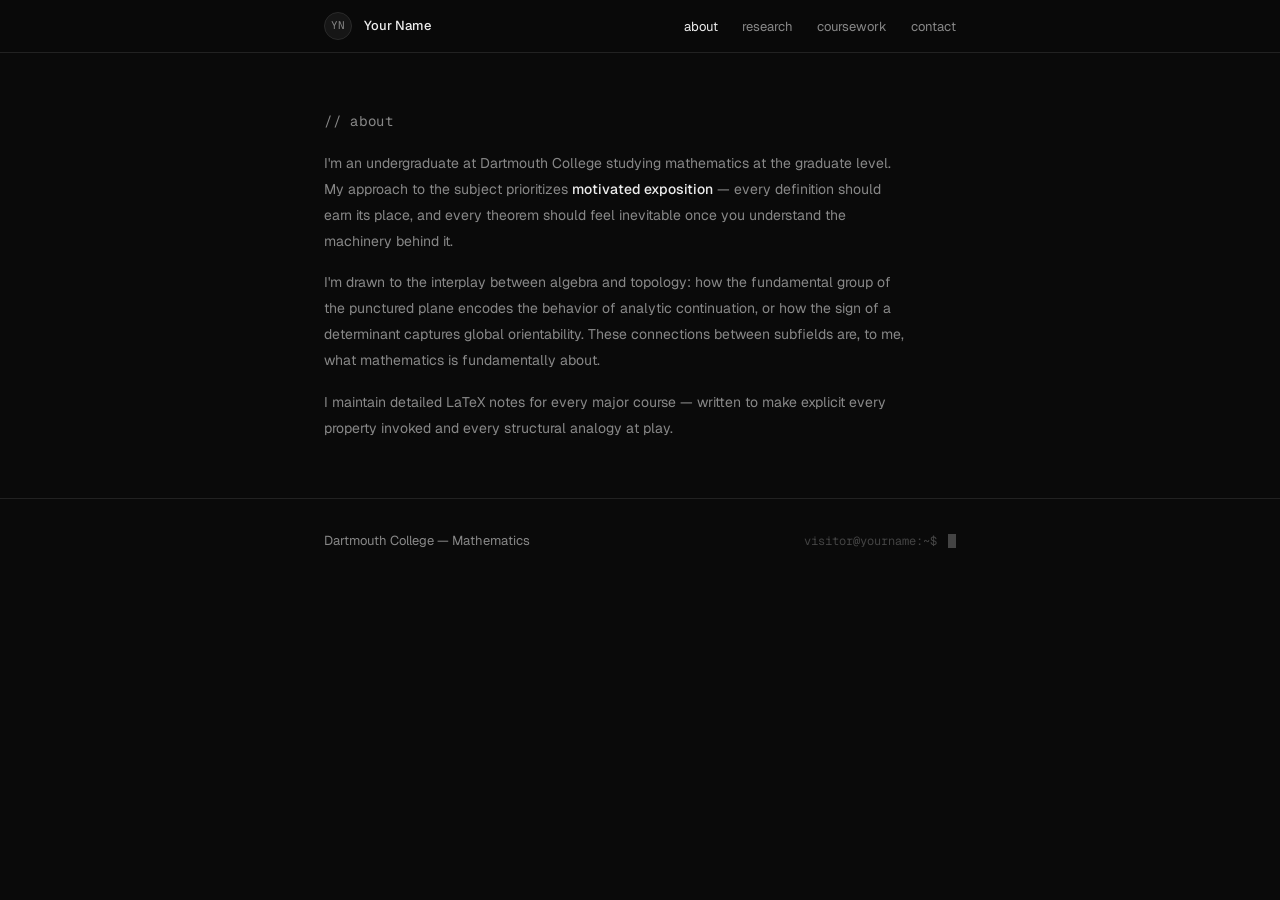
==== about.html @ 90ee758b "Split into separate pages" ====
<!DOCTYPE html>
<html lang="en">
<head>
<meta charset="UTF-8">
<meta name="viewport" content="width=device-width, initial-scale=1.0">
<title>About — Your Name</title>
<link rel="preconnect" href="https://fonts.googleapis.com">
<link rel="preconnect" href="https://fonts.gstatic.com" crossorigin>
<link href="https://fonts.googleapis.com/css2?family=Geist:wght@300;400;500&family=Geist+Mono:wght@300;400&display=swap" rel="stylesheet">
<link rel="stylesheet" href="styles.css">
</head>
<body>

<nav>
  <div class="nav-inner">
    <a class="nav-left" href="index.html">
      <div class="nav-avatar">YN</div>
      <span class="nav-name">Your Name</span>
    </a>
    <ul class="nav-links">
      <li><a href="about.html" class="active">about</a></li>
      <li><a href="research.html">research</a></li>
      <li><a href="coursework.html">coursework</a></li>
      <li><a href="contact.html">contact</a></li>
    </ul>
  </div>
</nav>

<main class="wrap">
  <section id="about">
    <p class="section-label">// about</p>
    <p>
      I'm an undergraduate at Dartmouth College studying mathematics at the
      graduate level. My approach to the subject prioritizes
      <strong>motivated exposition</strong> — every definition should earn its place,
      and every theorem should feel inevitable once you understand the machinery behind it.
    </p>
    <p>
      I'm drawn to the interplay between algebra and topology: how the fundamental
      group of the punctured plane encodes the behavior of analytic continuation,
      or how the sign of a determinant captures global orientability. These connections
      between subfields are, to me, what mathematics is fundamentally about.
    </p>
    <p>
      I maintain detailed LaTeX notes for every major course — written to make
      explicit every property invoked and every structural analogy at play.
    </p>
  </section>
</main>

<footer>
  <div class="footer-inner">
    <span class="footer-left">Dartmouth College — Mathematics</span>
    <span class="terminal-prompt">visitor@yourname:~$&nbsp;<span class="cursor"></span></span>
  </div>
</footer>

</body>
</html>
---- styles.css ----
:root {
  --bg:       #0a0a0a;
  --bg2:      #111111;
  --bg3:      #161616;
  --border:   #222222;
  --border2:  #2a2a2a;
  --text:     #ededed;
  --muted:    #888888;
  --faint:    #444444;
  --tag-bg:   #1a1a1a;
  --tag-text: #888888;
  --tag-border: #2a2a2a;
}

*, *::before, *::after { box-sizing: border-box; margin: 0; padding: 0; }
html { scroll-behavior: smooth; }

body {
  background: var(--bg);
  color: var(--text);
  font-family: 'Geist', -apple-system, sans-serif;
  font-size: 15px;
  line-height: 1.6;
  font-weight: 400;
  -webkit-font-smoothing: antialiased;
}

.wrap {
  max-width: 680px;
  margin: 0 auto;
  padding: 0 1.5rem;
}

/* ── Nav ── */
nav {
  position: sticky;
  top: 0;
  z-index: 50;
  background: rgba(10,10,10,0.85);
  backdrop-filter: blur(12px);
  border-bottom: 1px solid var(--border);
}

.nav-inner {
  max-width: 680px;
  margin: 0 auto;
  padding: 0 1.5rem;
  height: 52px;
  display: flex;
  align-items: center;
  justify-content: space-between;
}

.nav-left {
  display: flex;
  align-items: center;
  gap: 0.75rem;
  text-decoration: none;
}

.nav-avatar {
  width: 28px;
  height: 28px;
  border-radius: 50%;
  background: var(--bg3);
  border: 1px solid var(--border2);
  display: flex;
  align-items: center;
  justify-content: center;
  font-family: 'Geist Mono', monospace;
  font-size: 11px;
  color: var(--muted);
  flex-shrink: 0;
}

.nav-name {
  font-size: 13px;
  font-weight: 500;
  color: var(--text);
}

.nav-links {
  display: flex;
  gap: 1.5rem;
  list-style: none;
}

.nav-links a {
  font-size: 13px;
  color: var(--muted);
  text-decoration: none;
  transition: color 0.15s;
}
.nav-links a:hover { color: var(--text); }
.nav-links a.active { color: var(--text); }

/* ── Badge ── */
.badge {
  display: inline-flex;
  align-items: center;
  gap: 0.4rem;
  font-family: 'Geist Mono', monospace;
  font-size: 11px;
  color: var(--muted);
  background: var(--bg3);
  border: 1px solid var(--border2);
  border-radius: 100px;
  padding: 0.25rem 0.75rem;
}
.badge::before {
  content: '';
  width: 6px; height: 6px;
  border-radius: 50%;
  background: #4ade80;
  flex-shrink: 0;
}

/* ── Section ── */
section {
  padding: 3.5rem 0;
  opacity: 0;
  animation: fadein 0.6s ease 0.05s forwards;
}

@keyframes fadein { to { opacity: 1; } }

/* ── Hero ── */
#hero { padding: 5rem 0 4rem; }

#hero .badge { margin-bottom: 2rem; }

h1 {
  font-size: clamp(2rem, 6vw, 2.8rem);
  font-weight: 500;
  line-height: 1.15;
  letter-spacing: -0.03em;
  color: var(--text);
  margin-bottom: 0.5rem;
}

.hero-role {
  font-size: 14px;
  color: var(--muted);
  margin-bottom: 1.5rem;
  font-family: 'Geist Mono', monospace;
}

.hero-bio {
  font-size: 15px;
  color: var(--muted);
  line-height: 1.8;
  max-width: 520px;
  margin-bottom: 2.5rem;
}

.hero-actions {
  display: flex;
  gap: 0.75rem;
  flex-wrap: wrap;
}

.btn {
  display: inline-flex;
  align-items: center;
  gap: 0.4rem;
  padding: 0.5rem 1.1rem;
  border-radius: 6px;
  font-size: 13px;
  font-weight: 500;
  text-decoration: none;
  transition: all 0.15s;
  cursor: pointer;
  border: none;
}

.btn-primary {
  background: var(--text);
  color: var(--bg);
}
.btn-primary:hover { opacity: 0.85; }

.btn-ghost {
  background: transparent;
  color: var(--muted);
  border: 1px solid var(--border2);
}
.btn-ghost:hover { color: var(--text); border-color: var(--faint); }

/* ── Section label ── */
.section-label {
  font-family: 'Geist Mono', monospace;
  font-size: 11px;
  letter-spacing: 0.05em;
  color: var(--faint);
  margin-bottom: 2rem;
}

/* ── About ── */
#about p {
  font-size: 14px;
  color: var(--muted);
  line-height: 1.85;
  margin-bottom: 1rem;
  max-width: 580px;
}
#about p:last-child { margin-bottom: 0; }
#about p strong { color: var(--text); font-weight: 500; }

/* ── Cards ── */
.card {
  background: var(--bg2);
  border: 1px solid var(--border);
  border-radius: 8px;
  padding: 1.5rem;
  margin-bottom: 1px;
  transition: border-color 0.15s;
}
.card:hover { border-color: var(--border2); }
.card:last-child { margin-bottom: 0; }

.card-header {
  display: flex;
  justify-content: space-between;
  align-items: flex-start;
  margin-bottom: 0.5rem;
  gap: 1rem;
}

.card-title {
  font-size: 14px;
  font-weight: 500;
  color: var(--text);
}

.card-meta {
  font-family: 'Geist Mono', monospace;
  font-size: 11px;
  color: var(--faint);
  white-space: nowrap;
}

.card-desc {
  font-size: 13px;
  color: var(--muted);
  line-height: 1.7;
  margin-bottom: 1rem;
}

/* ── Tags ── */
.tags {
  display: flex;
  flex-wrap: wrap;
  gap: 0.4rem;
}

.tag {
  font-family: 'Geist Mono', monospace;
  font-size: 11px;
  color: var(--tag-text);
  background: var(--tag-bg);
  border: 1px solid var(--tag-border);
  border-radius: 4px;
  padding: 0.2rem 0.5rem;
}

/* ── Coursework rows ── */
.exp-row {
  display: grid;
  grid-template-columns: 1fr auto;
  gap: 0.3rem 2rem;
  padding: 1.25rem 0;
  border-bottom: 1px solid var(--border);
}
.exp-row:last-child { border-bottom: none; }

.exp-title {
  font-size: 14px;
  font-weight: 500;
  color: var(--text);
}

.exp-place {
  font-size: 12px;
  color: var(--muted);
  margin-top: 0.2rem;
}

.exp-date {
  font-family: 'Geist Mono', monospace;
  font-size: 11px;
  color: var(--faint);
  text-align: right;
  margin-top: 0.2rem;
  white-space: nowrap;
}

/* ── Contact ── */
#contact > p {
  font-size: 14px;
  color: var(--muted);
  line-height: 1.75;
  max-width: 480px;
  margin-bottom: 1.5rem;
}

.contact-grid {
  display: flex;
  gap: 1px;
  flex-wrap: wrap;
}

.contact-item {
  background: var(--bg2);
  border: 1px solid var(--border);
  padding: 1.25rem 1.5rem;
  text-decoration: none;
  transition: border-color 0.15s;
  border-radius: 8px;
  min-width: 180px;
}
.contact-item:hover { border-color: var(--border2); }

.contact-label {
  font-family: 'Geist Mono', monospace;
  font-size: 10px;
  letter-spacing: 0.1em;
  text-transform: uppercase;
  color: var(--faint);
  margin-bottom: 0.4rem;
}

.contact-value {
  font-size: 13px;
  color: var(--text);
  font-weight: 500;
}

/* ── Footer ── */
footer {
  border-top: 1px solid var(--border);
  padding: 2rem 0 3rem;
}

.footer-inner {
  max-width: 680px;
  margin: 0 auto;
  padding: 0 1.5rem;
  display: flex;
  justify-content: space-between;
  align-items: center;
}

.footer-left {
  font-size: 13px;
  color: var(--muted);
}

.terminal-prompt {
  font-family: 'Geist Mono', monospace;
  font-size: 12px;
  color: var(--faint);
  display: flex;
  align-items: center;
  gap: 0.25rem;
}

.cursor {
  display: inline-block;
  width: 8px;
  height: 14px;
  background: var(--faint);
  animation: blink 1.2s step-end infinite;
  vertical-align: middle;
}

@keyframes blink {
  0%, 100% { opacity: 1; }
  50% { opacity: 0; }
}

@media (max-width: 520px) {
  .nav-links { display: none; }
  h1 { font-size: 2rem; }
  .footer-inner { flex-direction: column; gap: 0.75rem; text-align: center; }
  .exp-row { grid-template-columns: 1fr; }
  .exp-date { text-align: left; }
}
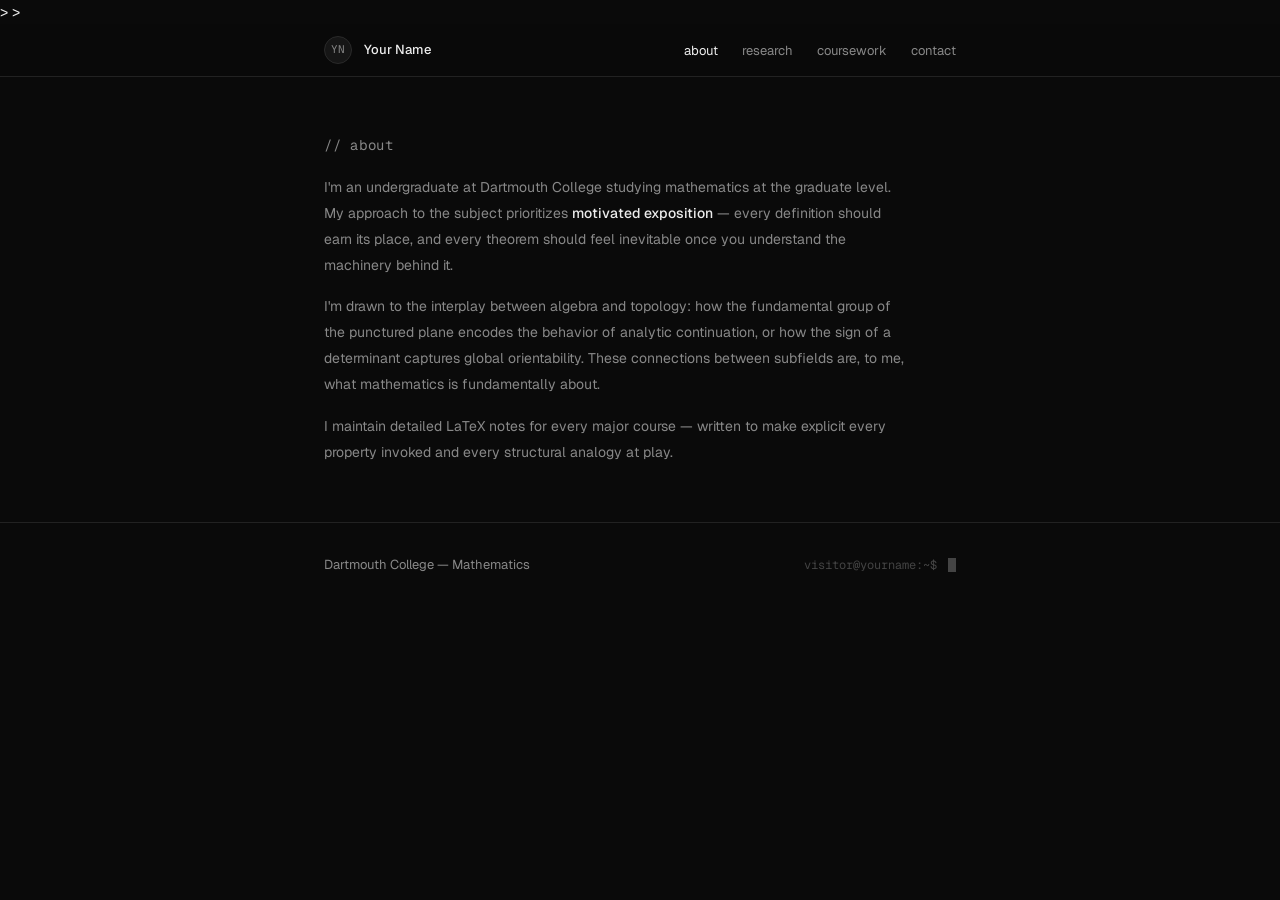
==== commit 22e1dd1b: "First personalization edits" ====
--- a/about.html
+++ b/about.html
@@ -10,6 +10,9 @@
 <link rel="stylesheet" href="styles.css">
 </head>
 <body>
+
+  <!-- Add CV, Resume, Education, Short blub on academic, career, and life goals-->>
+   <!-- Heavy emphasis on your skills and aspirations-->>
 
 <nav>
   <div class="nav-inner">
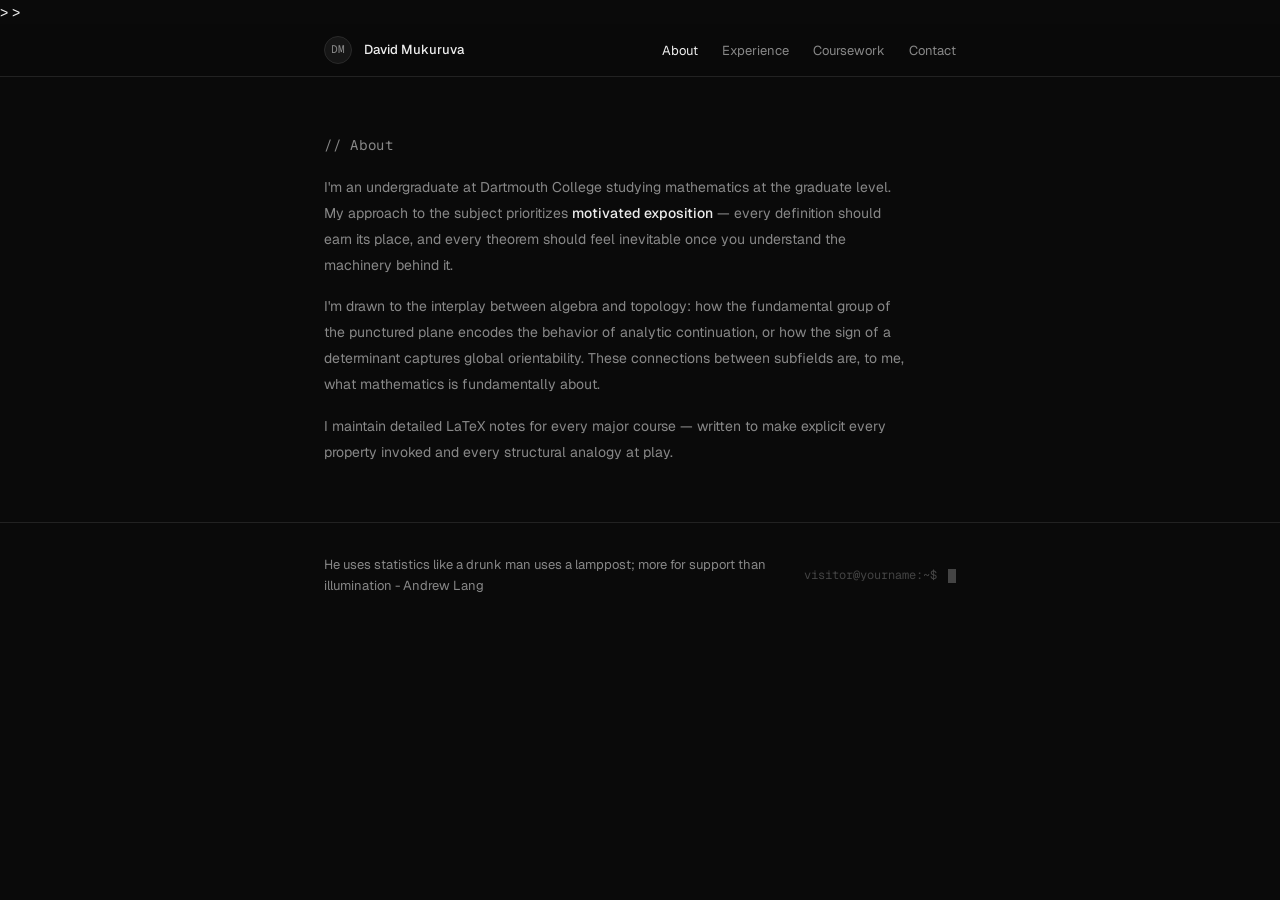
==== commit 6c45e7f2: "chore: v2 personalization edits" ====
--- a/about.html
+++ b/about.html
@@ -3,7 +3,7 @@
 <head>
 <meta charset="UTF-8">
 <meta name="viewport" content="width=device-width, initial-scale=1.0">
-<title>About — Your Name</title>
+<title>About — David Mukurvua</title>
 <link rel="preconnect" href="https://fonts.googleapis.com">
 <link rel="preconnect" href="https://fonts.gstatic.com" crossorigin>
 <link href="https://fonts.googleapis.com/css2?family=Geist:wght@300;400;500&family=Geist+Mono:wght@300;400&display=swap" rel="stylesheet">
@@ -17,21 +17,21 @@
 <nav>
   <div class="nav-inner">
     <a class="nav-left" href="index.html">
-      <div class="nav-avatar">YN</div>
-      <span class="nav-name">Your Name</span>
+      <div class="nav-avatar">DM</div>
+      <span class="nav-name">David Mukuruva</span>
     </a>
     <ul class="nav-links">
-      <li><a href="about.html" class="active">about</a></li>
-      <li><a href="research.html">research</a></li>
-      <li><a href="coursework.html">coursework</a></li>
-      <li><a href="contact.html">contact</a></li>
+      <li><a href="about.html" class="active">About</a></li>
+      <li><a href="research.html">Experience</a></li>
+      <li><a href="coursework.html">Coursework</a></li>
+      <li><a href="contact.html">Contact</a></li>
     </ul>
   </div>
 </nav>
 
 <main class="wrap">
   <section id="about">
-    <p class="section-label">// about</p>
+    <p class="section-label">// About</p>
     <p>
       I'm an undergraduate at Dartmouth College studying mathematics at the
       graduate level. My approach to the subject prioritizes
@@ -53,7 +53,7 @@
 
 <footer>
   <div class="footer-inner">
-    <span class="footer-left">Dartmouth College — Mathematics</span>
+    <span class="footer-left">He uses statistics like a drunk man uses a lamppost; more for support than illumination - Andrew Lang</span>
     <span class="terminal-prompt">visitor@yourname:~$&nbsp;<span class="cursor"></span></span>
   </div>
 </footer>
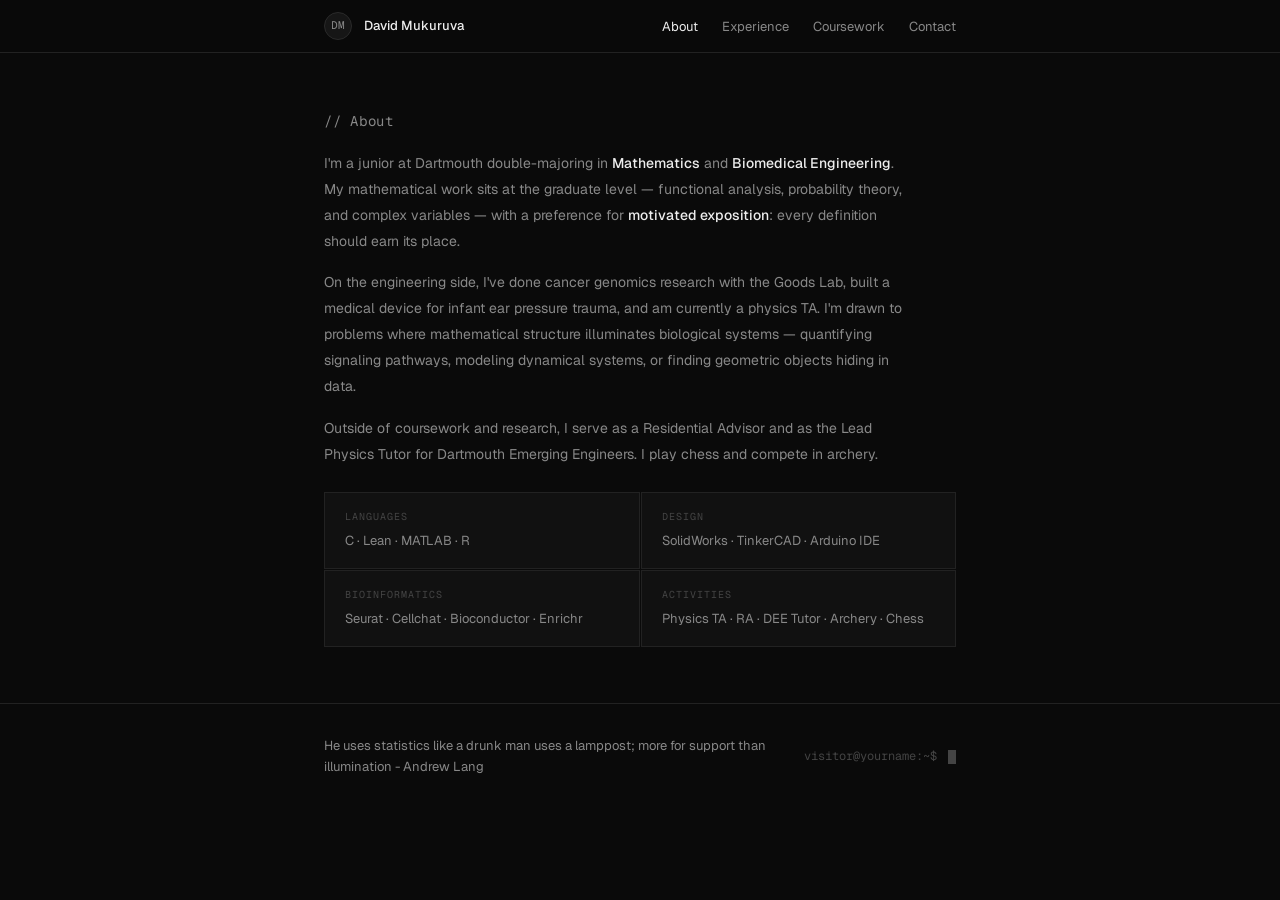
==== commit 0fc7b7e6: "feat: populate site with resume, coursework, and project content - About: replace placeholder text w" ====
--- a/about.html
+++ b/about.html
@@ -11,8 +11,6 @@
 </head>
 <body>
 
-  <!-- Add CV, Resume, Education, Short blub on academic, career, and life goals-->>
-   <!-- Heavy emphasis on your skills and aspirations-->>
 
 <nav>
   <div class="nav-inner">
@@ -33,21 +31,43 @@
   <section id="about">
     <p class="section-label">// About</p>
     <p>
-      I'm an undergraduate at Dartmouth College studying mathematics at the
-      graduate level. My approach to the subject prioritizes
-      <strong>motivated exposition</strong> — every definition should earn its place,
-      and every theorem should feel inevitable once you understand the machinery behind it.
+      I'm a junior at Dartmouth double-majoring in <strong>Mathematics</strong> and
+      <strong>Biomedical Engineering</strong>. My mathematical work sits at the graduate
+      level — functional analysis, probability theory, and complex variables — with a
+      preference for <strong>motivated exposition</strong>: every definition should earn
+      its place.
     </p>
     <p>
-      I'm drawn to the interplay between algebra and topology: how the fundamental
-      group of the punctured plane encodes the behavior of analytic continuation,
-      or how the sign of a determinant captures global orientability. These connections
-      between subfields are, to me, what mathematics is fundamentally about.
+      On the engineering side, I've done cancer genomics research with the Goods Lab,
+      built a medical device for infant ear pressure trauma, and am currently a physics
+      TA. I'm drawn to problems where mathematical structure illuminates biological
+      systems — quantifying signaling pathways, modeling dynamical systems, or finding
+      geometric objects hiding in data.
     </p>
     <p>
-      I maintain detailed LaTeX notes for every major course — written to make
-      explicit every property invoked and every structural analogy at play.
+      Outside of coursework and research, I serve as a Residential Advisor and as the
+      Lead Physics Tutor for Dartmouth Emerging Engineers. I play chess and compete in
+      archery.
     </p>
+
+    <div class="skills-grid">
+      <div class="skill-item">
+        <div class="skill-label">Languages</div>
+        <div class="skill-value">C · Lean · MATLAB · R</div>
+      </div>
+      <div class="skill-item">
+        <div class="skill-label">Design</div>
+        <div class="skill-value">SolidWorks · TinkerCAD · Arduino IDE</div>
+      </div>
+      <div class="skill-item">
+        <div class="skill-label">Bioinformatics</div>
+        <div class="skill-value">Seurat · Cellchat · Bioconductor · Enrichr</div>
+      </div>
+      <div class="skill-item">
+        <div class="skill-label">Activities</div>
+        <div class="skill-value">Physics TA · RA · DEE Tutor · Archery · Chess</div>
+      </div>
+    </div>
   </section>
 </main>
 
--- a/styles.css
+++ b/styles.css
@@ -294,6 +294,75 @@
   white-space: nowrap;
 }
 
+/* ── Card bullets ── */
+.card-bullets {
+  list-style: none;
+  margin: 0;
+  padding: 0;
+}
+.card-bullets li {
+  font-size: 13px;
+  color: var(--muted);
+  line-height: 1.7;
+  padding-left: 1rem;
+  position: relative;
+  margin-bottom: 0.25rem;
+}
+.card-bullets li::before {
+  content: '—';
+  position: absolute;
+  left: 0;
+  color: var(--faint);
+}
+
+/* ── Experience group label ── */
+.exp-group {
+  font-family: 'Geist Mono', monospace;
+  font-size: 10px;
+  letter-spacing: 0.1em;
+  text-transform: uppercase;
+  color: var(--faint);
+  margin: 2rem 0 0.75rem;
+}
+
+/* ── Coursework group header ── */
+.cw-group {
+  font-family: 'Geist Mono', monospace;
+  font-size: 10px;
+  letter-spacing: 0.1em;
+  text-transform: uppercase;
+  color: var(--faint);
+  margin: 2rem 0 0;
+  padding-bottom: 0.5rem;
+  border-bottom: 1px solid var(--border);
+}
+
+/* ── Skills grid ── */
+.skills-grid {
+  display: grid;
+  grid-template-columns: 1fr 1fr;
+  gap: 1px;
+  margin-top: 1.5rem;
+}
+.skill-item {
+  background: var(--bg2);
+  border: 1px solid var(--border);
+  padding: 1rem 1.25rem;
+}
+.skill-label {
+  font-family: 'Geist Mono', monospace;
+  font-size: 10px;
+  letter-spacing: 0.1em;
+  text-transform: uppercase;
+  color: var(--faint);
+  margin-bottom: 0.4rem;
+}
+.skill-value {
+  font-size: 13px;
+  color: var(--muted);
+  line-height: 1.6;
+}
+
 /* ── Contact ── */
 #contact > p {
   font-size: 14px;
